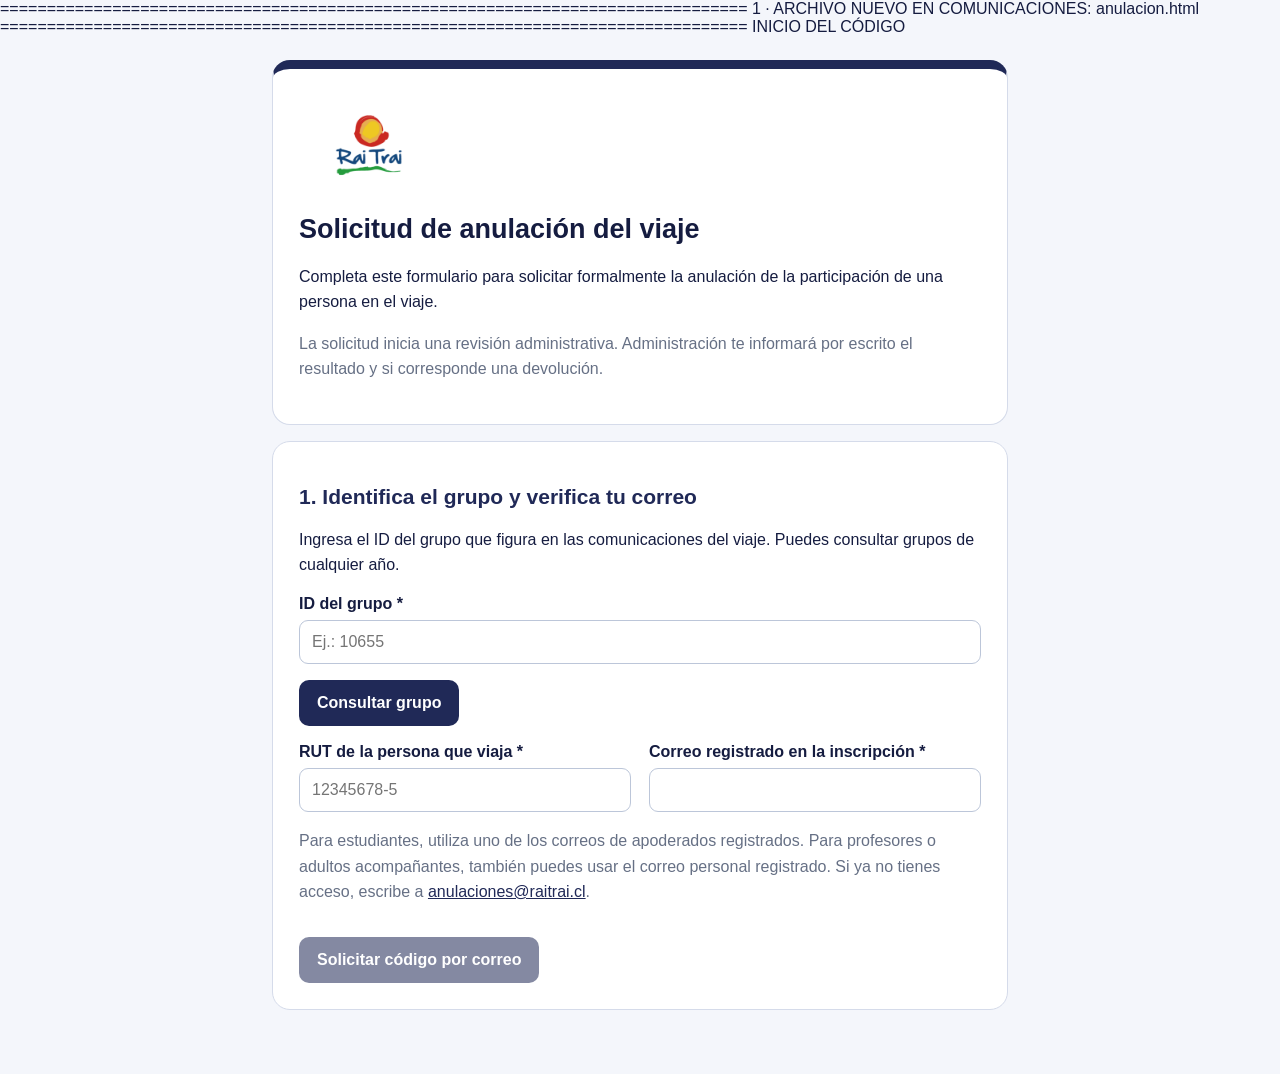
==== anulacion.html @ 5f6237a7 "Create anulacion.html" ====
================================================================================
1 · ARCHIVO NUEVO EN COMUNICACIONES: anulacion.html
================================================================================
INICIO DEL CÓDIGO
<!doctype html>
<html lang="es">
<head>
  <meta charset="utf-8">
  <meta name="viewport" content="width=device-width, initial-scale=1">
  <meta name="theme-color" content="#202957">
  <meta name="referrer" content="no-referrer">
  <title>Solicitud de anulación · Turismo Rai Trai</title>
  <link rel="icon" href="./Logo Raitrai.png" type="image/png">
  <style>
    :root{font-family:Arial,Helvetica,sans-serif;color:#151c40;background:#f4f6fb;--azul:#202957;--borde:#d5dbea}
    *{box-sizing:border-box}body{margin:0}main{max-width:760px;margin:24px auto 64px;padding:0 12px}
    header,.card{background:white;border:1px solid var(--borde);border-radius:18px;padding:26px;margin-bottom:16px}
    header{border-top:9px solid var(--azul)}header img{width:140px;max-height:100px;object-fit:contain}
    h1{font-size:27px;line-height:1.2}h2{font-size:21px;color:var(--azul)}p,li{line-height:1.6}
    .muted,small{color:#667085}label{display:block;font-weight:700;margin:17px 0 7px}
    input,select,textarea,button{font:inherit}input,select,textarea{width:100%;padding:12px;border:1px solid #bcc6d9;border-radius:9px;background:white;color:#151c40}
    input:focus,select:focus,textarea:focus{outline:3px solid #e9eef9;border-color:#566da8}textarea{min-height:120px;resize:vertical}
    button{border:0;border-radius:10px;padding:13px 18px;background:var(--azul);color:white;font-weight:700;cursor:pointer;margin-top:16px;min-height:46px}
    button.secondary{background:#e9eef9;color:var(--azul)}button:disabled{opacity:.55;cursor:wait}
    .grid{display:grid;grid-template-columns:1fr 1fr;gap:0 18px}.notice{padding:15px;background:#e9eef9;border-radius:10px;line-height:1.6;margin:14px 0;white-space:pre-wrap;overflow-wrap:anywhere}
    .error{background:#fff0f0;color:#991b1b}.success{background:#eaf8ef;color:#175c35}
    .check{display:flex;gap:12px;align-items:flex-start;font-weight:400;line-height:1.55}.check input{width:20px;min-width:20px;margin-top:3px}
    .hidden{display:none!important}fieldset{border:0;margin:0;padding:0;min-width:0}a{color:var(--azul)}
    #resumen{white-space:pre-wrap;line-height:1.6;overflow-wrap:anywhere}#estado{position:relative}input[readonly]{background:#f4f6fb}
    @media(max-width:560px){main{margin-top:10px}.card,header{padding:19px}.grid{grid-template-columns:1fr}button{width:100%}h1{font-size:24px}}
  </style>
</head>
<body>
<main>
  <header>
    <img src="./Logo Raitrai.png" alt="Turismo Rai Trai">
    <h1>Solicitud de anulación del viaje</h1>
    <p>Completa este formulario para solicitar formalmente la anulación de la participación de una persona en el viaje.</p>
    <p class="muted">La solicitud inicia una revisión administrativa. Administración te informará por escrito el resultado y si corresponde una devolución.</p>
  </header>
  <section id="identificacion" class="card">
    <h2>1. Identifica el grupo y verifica tu correo</h2>
    <p>Ingresa el ID del grupo que figura en las comunicaciones del viaje. Puedes consultar grupos de cualquier año.</p>
    <label for="idGrupo">ID del grupo *</label><input id="idGrupo" maxlength="80" autocomplete="off" placeholder="Ej.: 10655">
    <button id="buscar" type="button">Consultar grupo</button>
    <p id="grupoDetalle" class="notice hidden"></p>
    <div class="grid">
      <div><label for="rutPasajero">RUT de la persona que viaja *</label><input id="rutPasajero" maxlength="14" placeholder="12345678-5" autocomplete="off"></div>
      <div><label for="correoVerificacion">Correo registrado en la inscripción *</label><input id="correoVerificacion" type="email" maxlength="254" autocomplete="email"></div>
    </div>
    <p class="muted">Para estudiantes, utiliza uno de los correos de apoderados registrados. Para profesores o adultos acompañantes, también puedes usar el correo personal registrado. Si ya no tienes acceso, escribe a <a href="mailto:anulaciones@raitrai.cl">anulaciones@raitrai.cl</a>.</p>
    <button id="pedirCodigo" type="button" disabled>Solicitar código por correo</button>
    <div id="codigoBloque" class="hidden">
      <label for="codigo">Código de seis dígitos *</label><input id="codigo" inputmode="numeric" autocomplete="one-time-code" pattern="[0-9]{6}" maxlength="6">
      <button id="verificar" type="button">Verificar y continuar</button>
    </div>
  </section>
  <form id="solicitud" class="hidden">
    <fieldset id="campos">
      <section class="card">
        <h2>2. Pasajero y condiciones</h2><p id="viaje" class="notice"></p>
        <div id="condiciones"></div>
        <p class="muted">Los porcentajes y plazos aplicables son los de tu contrato. Si necesitas una copia o aclaración, solicítala a Rai Trai antes de enviar.</p>
      </section>
      <section class="card">
        <h2>3. Datos del solicitante</h2>
        <label for="nombre">Nombre completo *</label><input id="nombre" autocomplete="name" minlength="3" maxlength="160" required>
        <div class="grid">
          <div><label for="rutSolicitante">RUT del solicitante *</label><input id="rutSolicitante" maxlength="14" required></div>
          <div><label for="relacion">Relación con el pasajero *</label><select id="relacion" required><option value="">Selecciona</option><option value="madre">Madre</option><option value="padre">Padre</option><option value="apoderado">Apoderado(a)</option><option value="representante">Representante autorizado</option><option value="pasajero">Soy la persona que viaja</option></select></div>
          <div><label for="telefono">Celular *</label><input id="telefono" type="tel" autocomplete="tel" value="+569" pattern="\+569[0-9]{8}" maxlength="12" required></div>
          <div><label for="correo">Correo verificado *</label><input id="correo" type="email" readonly required></div>
        </div>
      </section>
      <section class="card">
        <h2>4. Datos para una eventual transferencia</h2>
        <p>Todos estos datos son obligatorios. La cuenta debe pertenecer al solicitante. Informarla no garantiza que exista una devolución.</p>
        <button id="usarDatos" class="secondary" type="button">Usar mis datos como titular</button>
        <label for="nombreTitular">Nombre completo del titular *</label><input id="nombreTitular" minlength="3" maxlength="160" required>
        <div class="grid">
          <div><label for="rutTitular">RUT del titular *</label><input id="rutTitular" maxlength="14" required></div>
          <div><label for="banco">Banco o institución financiera *</label><input id="banco" minlength="2" maxlength="100" required></div>
          <div><label for="tipoCuenta">Tipo de cuenta *</label><select id="tipoCuenta" required><option value="">Selecciona</option><option value="corriente">Cuenta corriente</option><option value="vista">Cuenta vista</option><option value="ahorro">Cuenta de ahorro</option><option value="rut">CuentaRUT</option></select></div>
          <div><label for="numeroCuenta">Número de cuenta *</label><input id="numeroCuenta" type="text" inputmode="numeric" pattern="[0-9]{3,30}" minlength="3" maxlength="30" required></div>
        </div>
      </section>
      <section class="card">
        <h2>5. Motivo y antecedentes</h2>
        <label for="motivo">Motivo principal *</label><select id="motivo" required><option value="">Selecciona</option><option value="personales">Motivos personales</option><option value="medicos">Motivos médicos</option><option value="economicos">Motivos económicos</option><option value="cambio_establecimiento">Cambio de establecimiento</option><option value="desistimiento">Desistimiento voluntario</option><option value="otro">Otro</option></select>
        <label for="detalle">Explica el motivo de tu solicitud *</label><textarea id="detalle" minlength="10" maxlength="5000" required></textarea>
        <label for="adjuntos">Antecedentes adjuntos (opcional)</label><input id="adjuntos" type="file" multiple accept="application/pdf,image/jpeg,image/png">
        <p class="muted">Hasta tres archivos PDF, JPG o PNG, de un máximo de 600 KB cada uno. Adjunta solo antecedentes necesarios para gestionar esta solicitud.</p>
      </section>
      <section class="card">
        <h2>6. Revisa y envía tu solicitud</h2>
        <div id="declaraciones"></div>
        <button id="revisar" class="secondary" type="button">Revisar mis datos</button>
        <div id="revision" class="hidden"><div id="resumen" class="notice"></div>
          <p>Al presionar el siguiente botón enviarás formalmente la solicitud. Se conservarán la fecha y hora de recepción y las declaraciones aceptadas.</p>
          <button id="enviar" type="submit">Enviar solicitud de anulación</button>
        </div>
      </section>
    </fieldset>
  </form>
  <section id="confirmacion" class="card hidden" tabindex="-1"><h2>Solicitud recibida</h2><p id="recibo" class="notice success"></p><p>Se programó un respaldo a tu correo. Revisa también spam. Conserva el folio: tu solicitud permanece recibida aunque el correo se retrase.</p><p>Administración informará por escrito el resultado de la evaluación. Para aportar antecedentes o corregir datos, escribe a <a href="mailto:anulaciones@raitrai.cl">anulaciones@raitrai.cl</a> indicando el folio.</p></section>
  <div id="estado" class="notice hidden" role="status" aria-live="polite" tabindex="-1"></div>
</main>
<script type="module" src="./anulacion.js"></script>
</body>
</html>
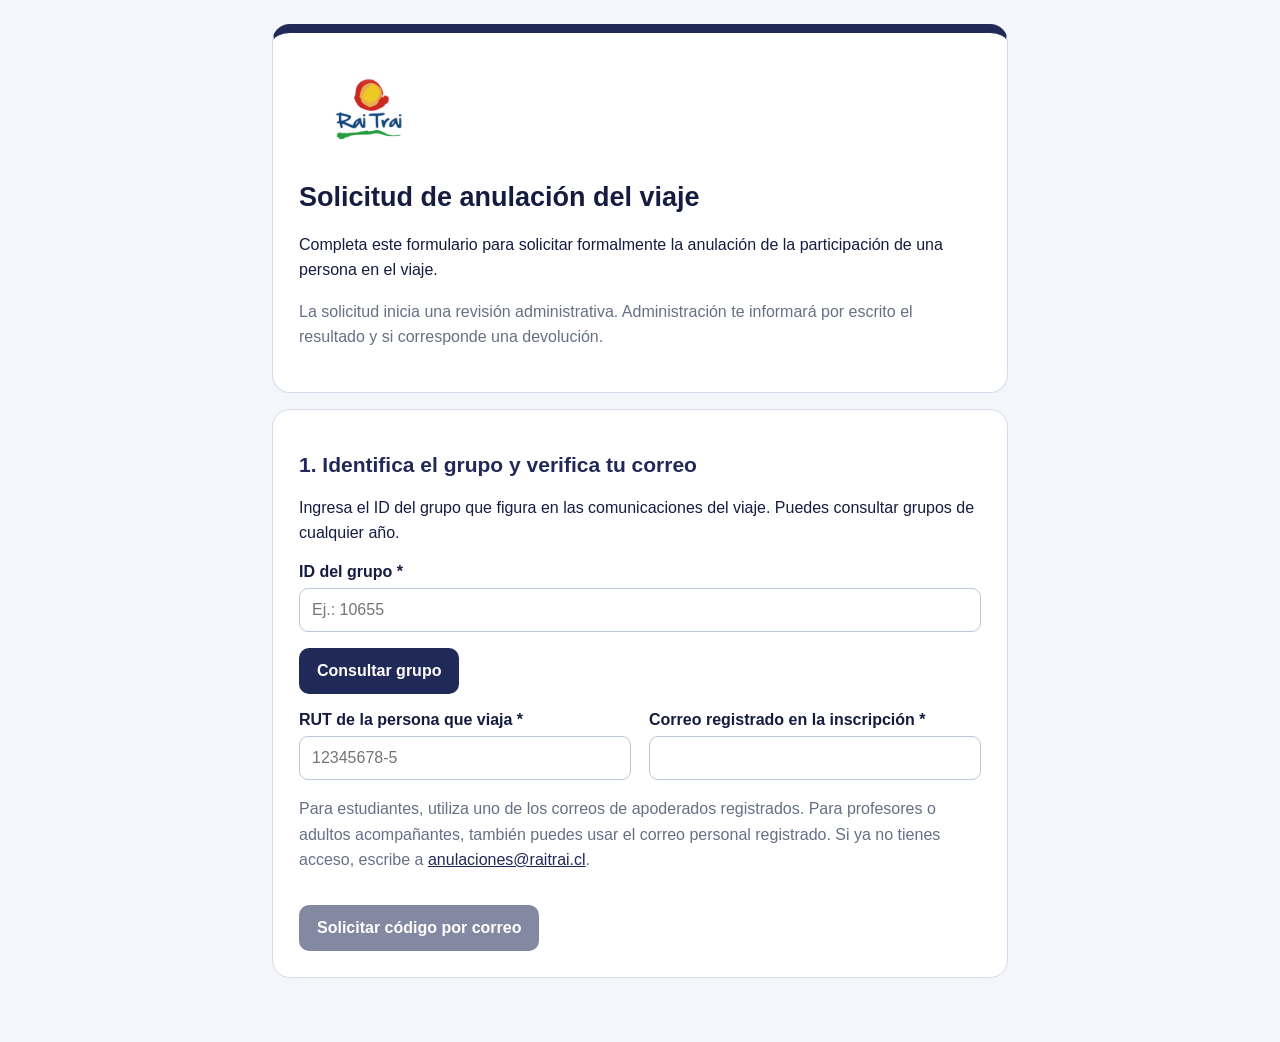
==== commit d752a209: "Update anulacion.html" ====
--- a/anulacion.html
+++ b/anulacion.html
@@ -1,7 +1,3 @@
-================================================================================
-1 · ARCHIVO NUEVO EN COMUNICACIONES: anulacion.html
-================================================================================
-INICIO DEL CÓDIGO
 <!doctype html>
 <html lang="es">
 <head>
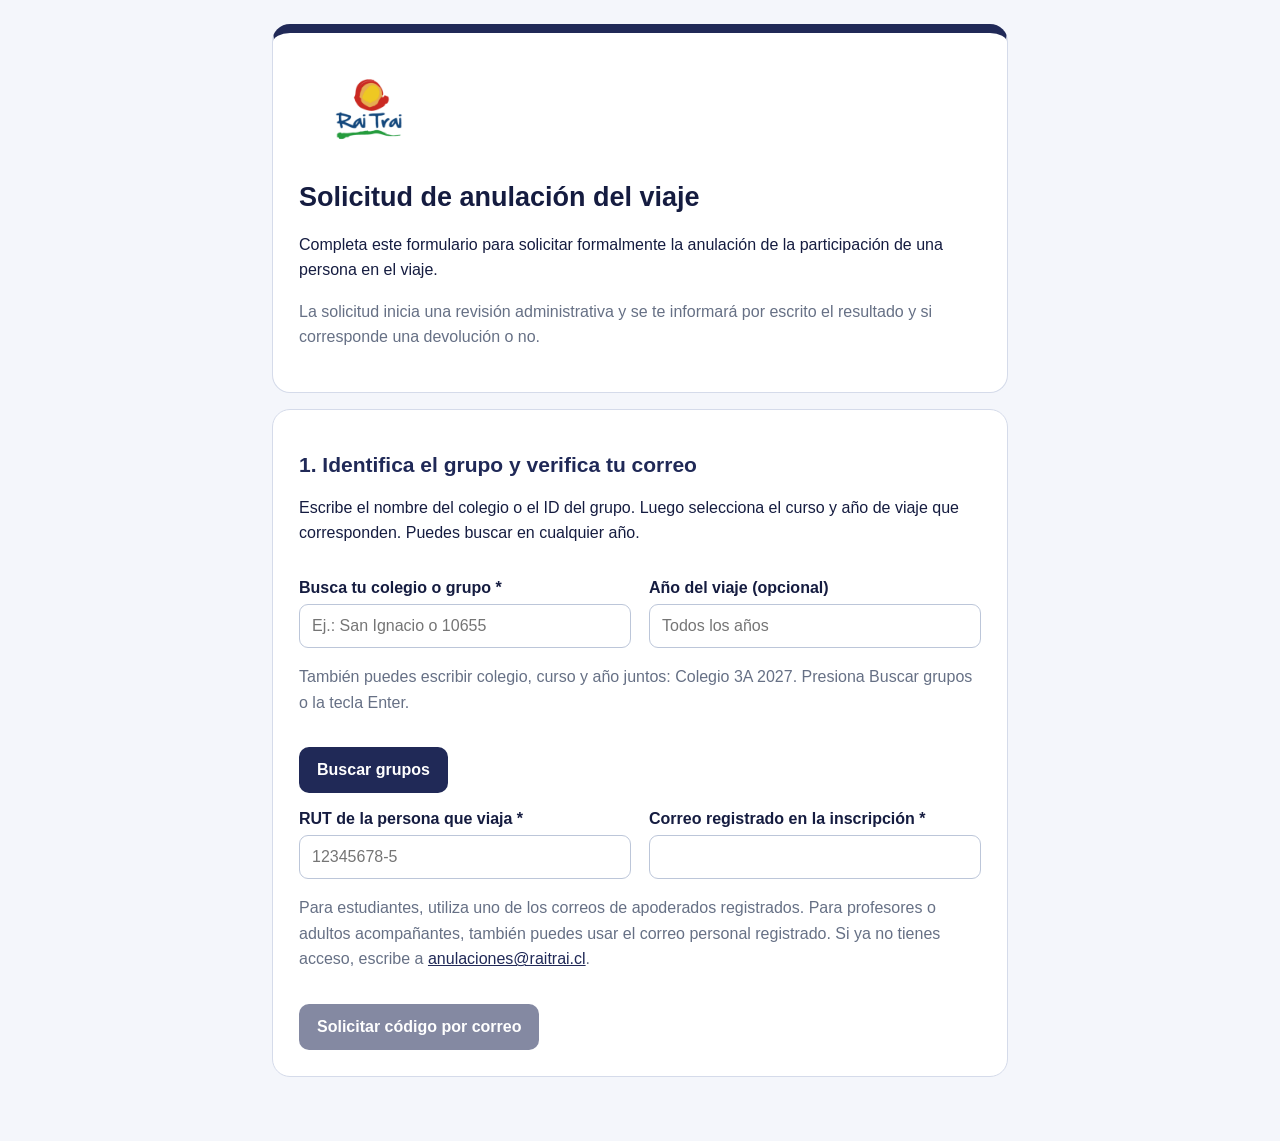
==== commit 6a1225c7: "Update anulacion.html" ====
--- a/anulacion.html
+++ b/anulacion.html
@@ -21,6 +21,9 @@
     .grid{display:grid;grid-template-columns:1fr 1fr;gap:0 18px}.notice{padding:15px;background:#e9eef9;border-radius:10px;line-height:1.6;margin:14px 0;white-space:pre-wrap;overflow-wrap:anywhere}
     .error{background:#fff0f0;color:#991b1b}.success{background:#eaf8ef;color:#175c35}
     .check{display:flex;gap:12px;align-items:flex-start;font-weight:400;line-height:1.55}.check input{width:20px;min-width:20px;margin-top:3px}
+    .resultado-grupo{display:block;width:100%;text-align:left;white-space:normal;background:#f8faff;color:#202957;border:1px solid #d5dbea;margin-top:10px;line-height:1.5}
+    .resultado-grupo:hover,.resultado-grupo:focus-visible{background:#e9eef9;outline:2px solid #566da8}
+    #grupoDetalle{border-left:4px solid #23834b}
     .hidden{display:none!important}fieldset{border:0;margin:0;padding:0;min-width:0}a{color:var(--azul)}
     #resumen{white-space:pre-wrap;line-height:1.6;overflow-wrap:anywhere}#estado{position:relative}input[readonly]{background:#f4f6fb}
     @media(max-width:560px){main{margin-top:10px}.card,header{padding:19px}.grid{grid-template-columns:1fr}button{width:100%}h1{font-size:24px}}
@@ -32,13 +35,22 @@
     <img src="./Logo Raitrai.png" alt="Turismo Rai Trai">
     <h1>Solicitud de anulación del viaje</h1>
     <p>Completa este formulario para solicitar formalmente la anulación de la participación de una persona en el viaje.</p>
-    <p class="muted">La solicitud inicia una revisión administrativa. Administración te informará por escrito el resultado y si corresponde una devolución.</p>
+    <p class="muted">La solicitud inicia una revisión administrativa y se te informará por escrito el resultado y si corresponde una devolución o no.</p>
   </header>
   <section id="identificacion" class="card">
     <h2>1. Identifica el grupo y verifica tu correo</h2>
-    <p>Ingresa el ID del grupo que figura en las comunicaciones del viaje. Puedes consultar grupos de cualquier año.</p>
-    <label for="idGrupo">ID del grupo *</label><input id="idGrupo" maxlength="80" autocomplete="off" placeholder="Ej.: 10655">
-    <button id="buscar" type="button">Consultar grupo</button>
+    <p>Escribe el nombre del colegio o el ID del grupo. Luego selecciona el curso y año de viaje que corresponden. Puedes buscar en cualquier año.</p>
+    <div class="grid">
+      <div><label for="idGrupo">Busca tu colegio o grupo *</label>
+        <input id="idGrupo" type="search" maxlength="120" autocomplete="off" placeholder="Ej.: San Ignacio o 10655" aria-describedby="ayudaBusqueda" aria-controls="grupoResultados">
+      </div>
+      <div><label for="anoBusqueda">Año del viaje (opcional)</label>
+        <input id="anoBusqueda" type="number" inputmode="numeric" min="1900" max="2200" placeholder="Todos los años">
+      </div>
+    </div>
+    <p id="ayudaBusqueda" class="muted">También puedes escribir colegio, curso y año juntos: Colegio 3A 2027. Presiona Buscar grupos o la tecla Enter.</p>
+    <button id="buscar" type="button">Buscar grupos</button>
+    <div id="grupoResultados" role="region" aria-label="Resultados de grupos" aria-live="polite"></div>
     <p id="grupoDetalle" class="notice hidden"></p>
     <div class="grid">
       <div><label for="rutPasajero">RUT de la persona que viaja *</label><input id="rutPasajero" maxlength="14" placeholder="12345678-5" autocomplete="off"></div>
@@ -101,6 +113,6 @@
   <section id="confirmacion" class="card hidden" tabindex="-1"><h2>Solicitud recibida</h2><p id="recibo" class="notice success"></p><p>Se programó un respaldo a tu correo. Revisa también spam. Conserva el folio: tu solicitud permanece recibida aunque el correo se retrase.</p><p>Administración informará por escrito el resultado de la evaluación. Para aportar antecedentes o corregir datos, escribe a <a href="mailto:anulaciones@raitrai.cl">anulaciones@raitrai.cl</a> indicando el folio.</p></section>
   <div id="estado" class="notice hidden" role="status" aria-live="polite" tabindex="-1"></div>
 </main>
-<script type="module" src="./anulacion.js"></script>
+<script type="module" src="./anulacion.js?v=20261015-buscador2"></script>
 </body>
 </html>
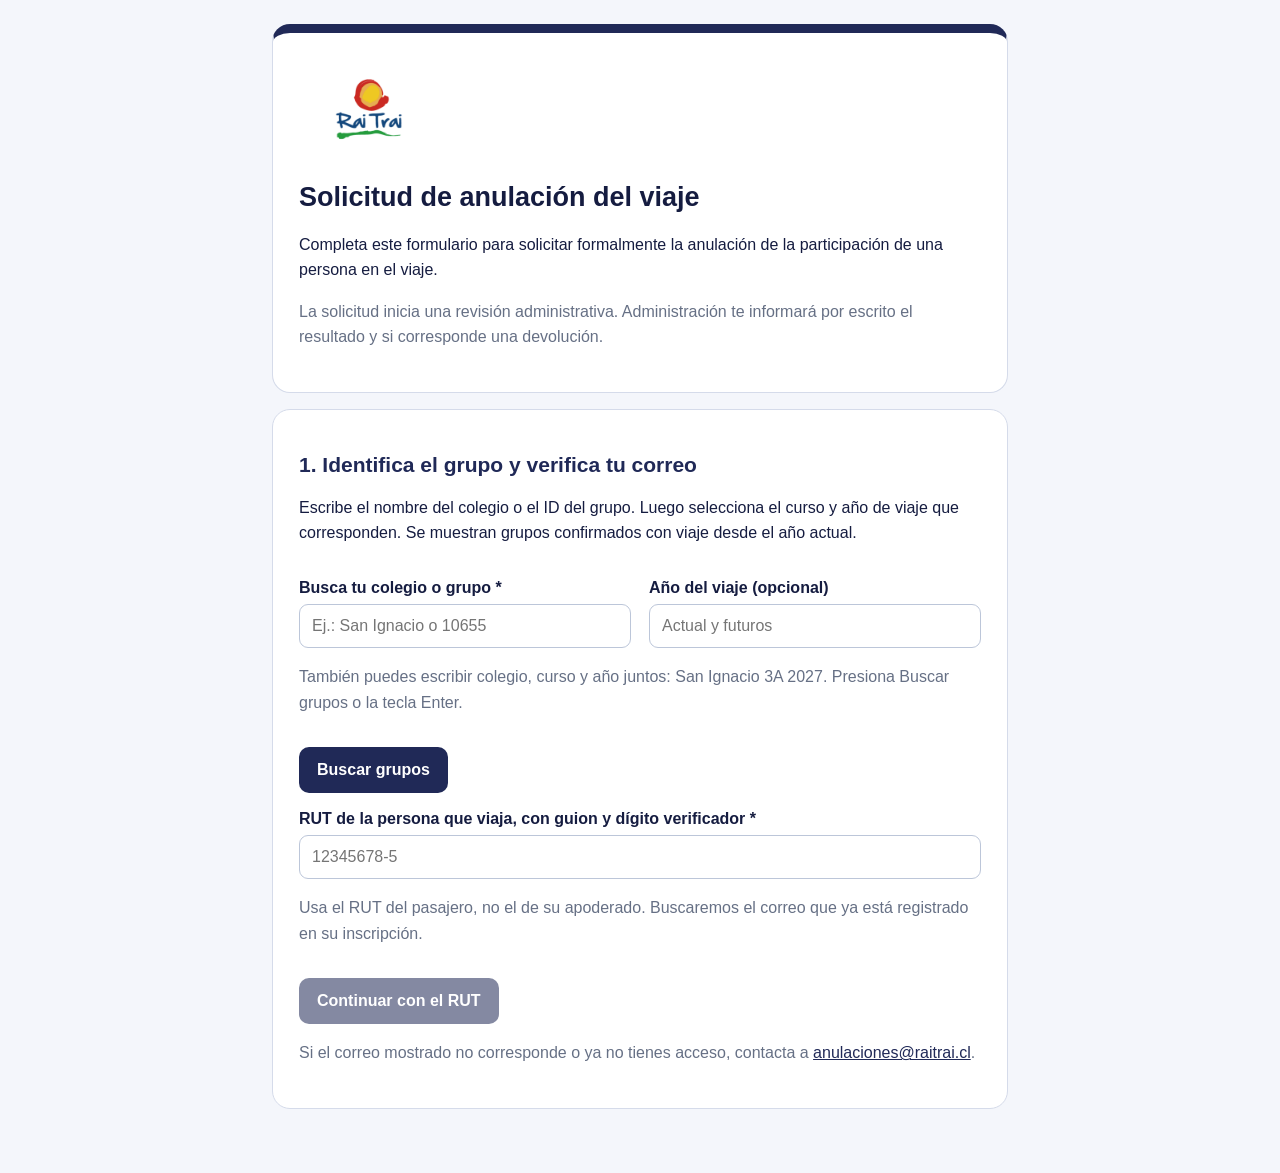
==== commit 9696f4c2: "Update anulacion.html" ====
--- a/anulacion.html
+++ b/anulacion.html
@@ -24,6 +24,9 @@
     .resultado-grupo{display:block;width:100%;text-align:left;white-space:normal;background:#f8faff;color:#202957;border:1px solid #d5dbea;margin-top:10px;line-height:1.5}
     .resultado-grupo:hover,.resultado-grupo:focus-visible{background:#e9eef9;outline:2px solid #566da8}
     #grupoDetalle{border-left:4px solid #23834b}
+    [aria-invalid="true"]{border:2px solid #b42318;background:#fff7f6}
+    .campo-error{color:#b42318;font-weight:700;font-size:.92rem;margin:7px 0 12px;line-height:1.5}
+    #erroresFormulario a{color:#991b1b;text-decoration:underline}
     .hidden{display:none!important}fieldset{border:0;margin:0;padding:0;min-width:0}a{color:var(--azul)}
     #resumen{white-space:pre-wrap;line-height:1.6;overflow-wrap:anywhere}#estado{position:relative}input[readonly]{background:#f4f6fb}
     @media(max-width:560px){main{margin-top:10px}.card,header{padding:19px}.grid{grid-template-columns:1fr}button{width:100%}h1{font-size:24px}}
@@ -35,35 +38,37 @@
     <img src="./Logo Raitrai.png" alt="Turismo Rai Trai">
     <h1>Solicitud de anulación del viaje</h1>
     <p>Completa este formulario para solicitar formalmente la anulación de la participación de una persona en el viaje.</p>
-    <p class="muted">La solicitud inicia una revisión administrativa y se te informará por escrito el resultado y si corresponde una devolución o no.</p>
+    <p class="muted">La solicitud inicia una revisión administrativa. Administración te informará por escrito el resultado y si corresponde una devolución.</p>
   </header>
   <section id="identificacion" class="card">
     <h2>1. Identifica el grupo y verifica tu correo</h2>
-    <p>Escribe el nombre del colegio o el ID del grupo. Luego selecciona el curso y año de viaje que corresponden. Puedes buscar en cualquier año.</p>
+    <p>Escribe el nombre del colegio o el ID del grupo. Luego selecciona el curso y año de viaje que corresponden. Se muestran grupos confirmados con viaje desde el año actual.</p>
     <div class="grid">
       <div><label for="idGrupo">Busca tu colegio o grupo *</label>
         <input id="idGrupo" type="search" maxlength="120" autocomplete="off" placeholder="Ej.: San Ignacio o 10655" aria-describedby="ayudaBusqueda" aria-controls="grupoResultados">
       </div>
       <div><label for="anoBusqueda">Año del viaje (opcional)</label>
-        <input id="anoBusqueda" type="number" inputmode="numeric" min="1900" max="2200" placeholder="Todos los años">
+        <input id="anoBusqueda" type="number" inputmode="numeric" min="1900" max="2200" placeholder="Actual y futuros">
       </div>
     </div>
-    <p id="ayudaBusqueda" class="muted">También puedes escribir colegio, curso y año juntos: Colegio 3A 2027. Presiona Buscar grupos o la tecla Enter.</p>
+    <p id="ayudaBusqueda" class="muted">También puedes escribir colegio, curso y año juntos: San Ignacio 3A 2027. Presiona Buscar grupos o la tecla Enter.</p>
     <button id="buscar" type="button">Buscar grupos</button>
     <div id="grupoResultados" role="region" aria-label="Resultados de grupos" aria-live="polite"></div>
     <p id="grupoDetalle" class="notice hidden"></p>
-    <div class="grid">
-      <div><label for="rutPasajero">RUT de la persona que viaja *</label><input id="rutPasajero" maxlength="14" placeholder="12345678-5" autocomplete="off"></div>
-      <div><label for="correoVerificacion">Correo registrado en la inscripción *</label><input id="correoVerificacion" type="email" maxlength="254" autocomplete="email"></div>
-    </div>
-    <p class="muted">Para estudiantes, utiliza uno de los correos de apoderados registrados. Para profesores o adultos acompañantes, también puedes usar el correo personal registrado. Si ya no tienes acceso, escribe a <a href="mailto:anulaciones@raitrai.cl">anulaciones@raitrai.cl</a>.</p>
-    <button id="pedirCodigo" type="button" disabled>Solicitar código por correo</button>
+    <label for="rutPasajero">RUT de la persona que viaja, con guion y dígito verificador *</label>
+    <input id="rutPasajero" maxlength="14" placeholder="12345678-5" autocomplete="off" aria-describedby="rutPasajeroAyuda">
+    <p id="rutPasajeroAyuda" class="muted">Usa el RUT del pasajero, no el de su apoderado. Buscaremos el correo que ya está registrado en su inscripción.</p>
+    <button id="pedirCodigo" type="button" disabled>Continuar con el RUT</button>
+    <div id="destinosCorreo" class="hidden" aria-live="polite"></div>
+    <p id="avisoCorreo" class="notice hidden" aria-live="polite"></p>
+    <p class="muted">Si el correo mostrado no corresponde o ya no tienes acceso, contacta a <a href="mailto:anulaciones@raitrai.cl">anulaciones@raitrai.cl</a>.</p>
     <div id="codigoBloque" class="hidden">
       <label for="codigo">Código de seis dígitos *</label><input id="codigo" inputmode="numeric" autocomplete="one-time-code" pattern="[0-9]{6}" maxlength="6">
       <button id="verificar" type="button">Verificar y continuar</button>
     </div>
   </section>
-  <form id="solicitud" class="hidden">
+  <form id="solicitud" class="hidden" novalidate>
+    <div id="erroresFormulario" class="notice error hidden" role="alert" tabindex="-1"></div>
     <fieldset id="campos">
       <section class="card">
         <h2>2. Pasajero y condiciones</h2><p id="viaje" class="notice"></p>
@@ -77,7 +82,7 @@
           <div><label for="rutSolicitante">RUT del solicitante *</label><input id="rutSolicitante" maxlength="14" required></div>
           <div><label for="relacion">Relación con el pasajero *</label><select id="relacion" required><option value="">Selecciona</option><option value="madre">Madre</option><option value="padre">Padre</option><option value="apoderado">Apoderado(a)</option><option value="representante">Representante autorizado</option><option value="pasajero">Soy la persona que viaja</option></select></div>
           <div><label for="telefono">Celular *</label><input id="telefono" type="tel" autocomplete="tel" value="+569" pattern="\+569[0-9]{8}" maxlength="12" required></div>
-          <div><label for="correo">Correo verificado *</label><input id="correo" type="email" readonly required></div>
+          <div><label for="correo">Correo verificado *</label><input id="correo" type="email" readonly required><small>Correo verificado mediante el código.</small></div>
         </div>
       </section>
       <section class="card">
@@ -95,7 +100,8 @@
       <section class="card">
         <h2>5. Motivo y antecedentes</h2>
         <label for="motivo">Motivo principal *</label><select id="motivo" required><option value="">Selecciona</option><option value="personales">Motivos personales</option><option value="medicos">Motivos médicos</option><option value="economicos">Motivos económicos</option><option value="cambio_establecimiento">Cambio de establecimiento</option><option value="desistimiento">Desistimiento voluntario</option><option value="otro">Otro</option></select>
-        <label for="detalle">Explica el motivo de tu solicitud *</label><textarea id="detalle" minlength="10" maxlength="5000" required></textarea>
+        <label for="detalle">Explica el motivo de tu solicitud *</label><textarea id="detalle" minlength="10" maxlength="5000" required aria-describedby="detalleAyuda"></textarea>
+        <p id="detalleAyuda" class="muted">Escribe al menos 10 caracteres explicando el motivo de la solicitud.</p>
         <label for="adjuntos">Antecedentes adjuntos (opcional)</label><input id="adjuntos" type="file" multiple accept="application/pdf,image/jpeg,image/png">
         <p class="muted">Hasta tres archivos PDF, JPG o PNG, de un máximo de 600 KB cada uno. Adjunta solo antecedentes necesarios para gestionar esta solicitud.</p>
       </section>
@@ -113,6 +119,6 @@
   <section id="confirmacion" class="card hidden" tabindex="-1"><h2>Solicitud recibida</h2><p id="recibo" class="notice success"></p><p>Se programó un respaldo a tu correo. Revisa también spam. Conserva el folio: tu solicitud permanece recibida aunque el correo se retrase.</p><p>Administración informará por escrito el resultado de la evaluación. Para aportar antecedentes o corregir datos, escribe a <a href="mailto:anulaciones@raitrai.cl">anulaciones@raitrai.cl</a> indicando el folio.</p></section>
   <div id="estado" class="notice hidden" role="status" aria-live="polite" tabindex="-1"></div>
 </main>
-<script type="module" src="./anulacion.js?v=20261015-buscador2"></script>
+<script type="module" src="./anulacion.js?v=20261019-correo3"></script>
 </body>
 </html>
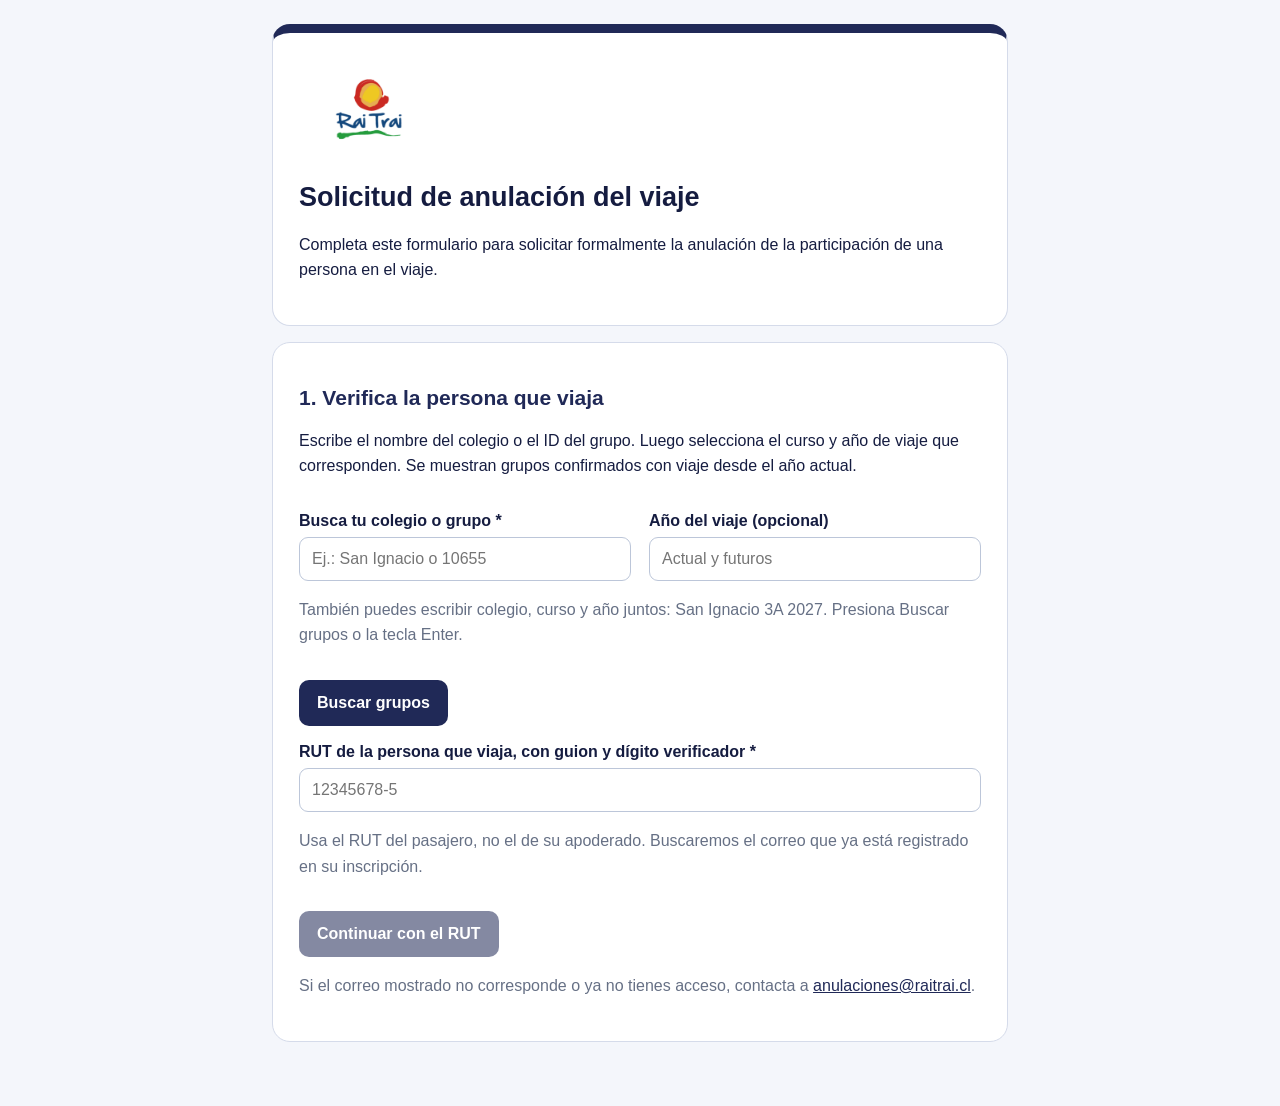
==== commit 9206b70b: "Update anulacion.html" ====
--- a/anulacion.html
+++ b/anulacion.html
@@ -38,10 +38,10 @@
     <img src="./Logo Raitrai.png" alt="Turismo Rai Trai">
     <h1>Solicitud de anulación del viaje</h1>
     <p>Completa este formulario para solicitar formalmente la anulación de la participación de una persona en el viaje.</p>
-    <p class="muted">La solicitud inicia una revisión administrativa. Administración te informará por escrito el resultado y si corresponde una devolución.</p>
   </header>
   <section id="identificacion" class="card">
-    <h2>1. Identifica el grupo y verifica tu correo</h2>
+    <h2>1. Verifica la persona que viaja</h2>
+    <div id="buscadorGrupo">
     <p>Escribe el nombre del colegio o el ID del grupo. Luego selecciona el curso y año de viaje que corresponden. Se muestran grupos confirmados con viaje desde el año actual.</p>
     <div class="grid">
       <div><label for="idGrupo">Busca tu colegio o grupo *</label>
@@ -54,6 +54,9 @@
     <p id="ayudaBusqueda" class="muted">También puedes escribir colegio, curso y año juntos: San Ignacio 3A 2027. Presiona Buscar grupos o la tecla Enter.</p>
     <button id="buscar" type="button">Buscar grupos</button>
     <div id="grupoResultados" role="region" aria-label="Resultados de grupos" aria-live="polite"></div>
+    </div>
+    <p id="grupoEnlaceEstado" class="notice hidden" role="status"></p>
+    <button id="reintentarGrupoEnlace" type="button" class="hidden">Reintentar carga del grupo</button>
     <p id="grupoDetalle" class="notice hidden"></p>
     <label for="rutPasajero">RUT de la persona que viaja, con guion y dígito verificador *</label>
     <input id="rutPasajero" maxlength="14" placeholder="12345678-5" autocomplete="off" aria-describedby="rutPasajeroAyuda">
@@ -73,7 +76,6 @@
       <section class="card">
         <h2>2. Pasajero y condiciones</h2><p id="viaje" class="notice"></p>
         <div id="condiciones"></div>
-        <p class="muted">Los porcentajes y plazos aplicables son los de tu contrato. Si necesitas una copia o aclaración, solicítala a Rai Trai antes de enviar.</p>
       </section>
       <section class="card">
         <h2>3. Datos del solicitante</h2>
@@ -116,9 +118,9 @@
       </section>
     </fieldset>
   </form>
-  <section id="confirmacion" class="card hidden" tabindex="-1"><h2>Solicitud recibida</h2><p id="recibo" class="notice success"></p><p>Se programó un respaldo a tu correo. Revisa también spam. Conserva el folio: tu solicitud permanece recibida aunque el correo se retrase.</p><p>Administración informará por escrito el resultado de la evaluación. Para aportar antecedentes o corregir datos, escribe a <a href="mailto:anulaciones@raitrai.cl">anulaciones@raitrai.cl</a> indicando el folio.</p></section>
+  <section id="confirmacion" class="card hidden" tabindex="-1"><h2>Solicitud de anulación formalmente presentada</h2><p id="recibo" class="notice success"></p><p>Se enviará automáticamente un respaldo a tu correo electrónico. Revisa también spam. Conserva el folio: tu solicitud queda formalmente presentada aunque el correo se retrase.</p><p>Administración te informará posteriormente si corresponde una devolución y, cuando corresponda, su monto. Para aportar antecedentes o corregir datos, escribe a <a href="mailto:anulaciones@raitrai.cl">anulaciones@raitrai.cl</a> indicando el folio.</p></section>
   <div id="estado" class="notice hidden" role="status" aria-live="polite" tabindex="-1"></div>
 </main>
-<script type="module" src="./anulacion.js?v=20261019-correo3"></script>
+<script type="module" src="./anulacion.js?v=20261020-formal5"></script>
 </body>
 </html>
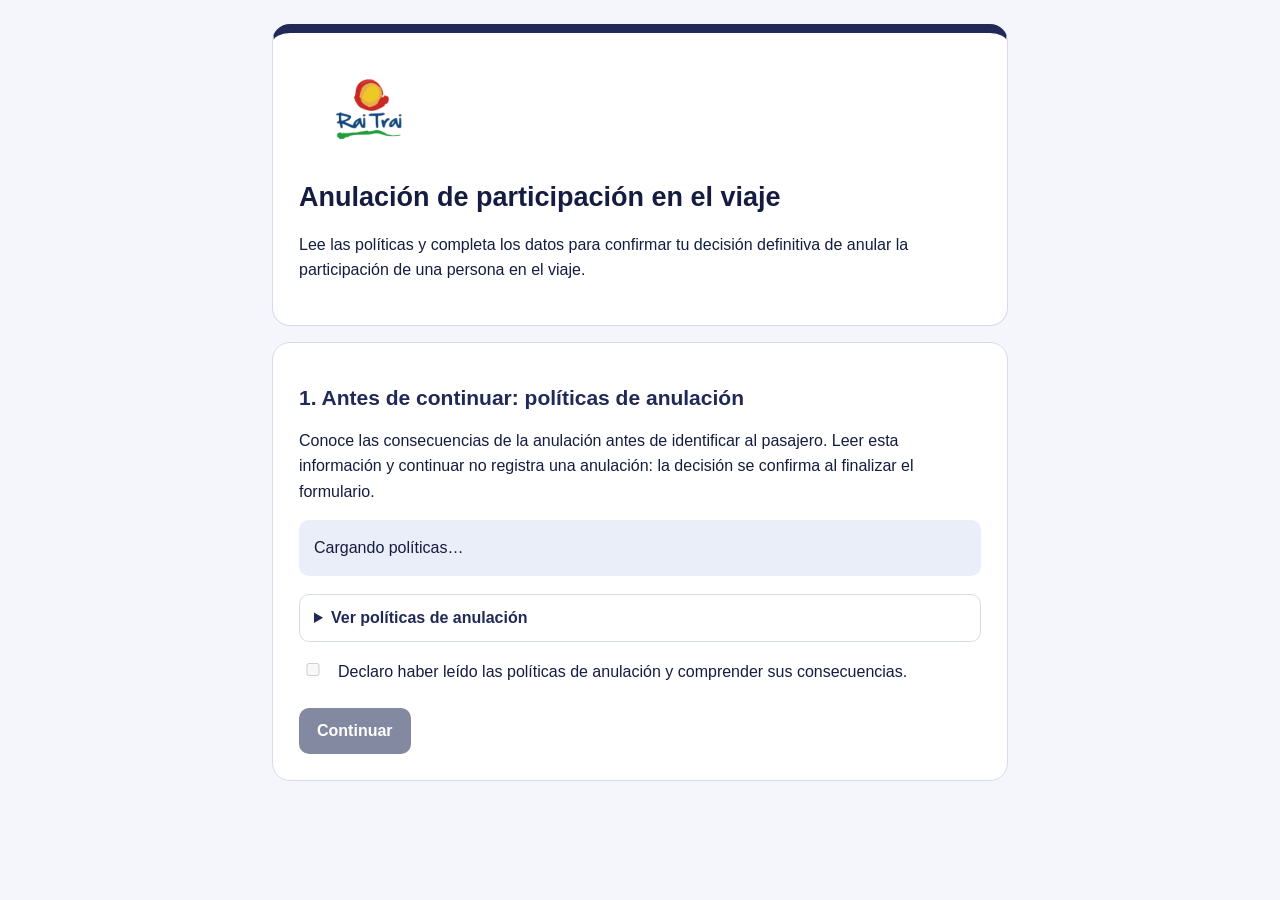
==== commit 7750e0d2: "Update anulacion.html" ====
--- a/anulacion.html
+++ b/anulacion.html
@@ -5,7 +5,7 @@
   <meta name="viewport" content="width=device-width, initial-scale=1">
   <meta name="theme-color" content="#202957">
   <meta name="referrer" content="no-referrer">
-  <title>Solicitud de anulación · Turismo Rai Trai</title>
+  <title>Anulación de participación · Turismo Rai Trai</title>
   <link rel="icon" href="./Logo Raitrai.png" type="image/png">
   <style>
     :root{font-family:Arial,Helvetica,sans-serif;color:#151c40;background:#f4f6fb;--azul:#202957;--borde:#d5dbea}
@@ -27,6 +27,12 @@
     [aria-invalid="true"]{border:2px solid #b42318;background:#fff7f6}
     .campo-error{color:#b42318;font-weight:700;font-size:.92rem;margin:7px 0 12px;line-height:1.5}
     #erroresFormulario a{color:#991b1b;text-decoration:underline}
+    .lista-politicas{padding-left:22px}.lista-politicas li{margin:12px 0;line-height:1.65}
+    details{border:1px solid var(--borde);border-radius:10px;padding:14px;margin:18px 0}
+    summary{cursor:pointer;font-weight:700;color:var(--azul)}#politicasDetalle h3{font-size:17px;margin:22px 0 8px}
+    .tabla-politicas{overflow:auto}.tabla-politicas table{border-collapse:collapse;width:100%}
+    .tabla-politicas th,.tabla-politicas td{border:1px solid var(--borde);padding:10px;text-align:left;line-height:1.5}
+    .tabla-politicas th{background:#e9eef9}
     .hidden{display:none!important}fieldset{border:0;margin:0;padding:0;min-width:0}a{color:var(--azul)}
     #resumen{white-space:pre-wrap;line-height:1.6;overflow-wrap:anywhere}#estado{position:relative}input[readonly]{background:#f4f6fb}
     @media(max-width:560px){main{margin-top:10px}.card,header{padding:19px}.grid{grid-template-columns:1fr}button{width:100%}h1{font-size:24px}}
@@ -36,11 +42,26 @@
 <main>
   <header>
     <img src="./Logo Raitrai.png" alt="Turismo Rai Trai">
-    <h1>Solicitud de anulación del viaje</h1>
-    <p>Completa este formulario para solicitar formalmente la anulación de la participación de una persona en el viaje.</p>
+    <h1>Anulación de participación en el viaje</h1>
+    <p>Lee las políticas y completa los datos para confirmar tu decisión definitiva de anular la participación de una persona en el viaje.</p>
   </header>
-  <section id="identificacion" class="card">
-    <h2>1. Verifica la persona que viaja</h2>
+  <section id="politicasPrevias" class="card">
+    <h2>1. Antes de continuar: políticas de anulación</h2>
+    <p>Conoce las consecuencias de la anulación antes de identificar al pasajero. Leer esta información y continuar no registra una anulación: la decisión se confirma al finalizar el formulario.</p>
+    <div id="politicasEstado" class="notice" role="status">Cargando políticas…</div>
+    <ul id="politicasResumen" class="lista-politicas"></ul>
+    <details>
+      <summary>Ver políticas de anulación</summary>
+      <div id="politicasDetalle"></div>
+    </details>
+    <label class="check">
+      <input id="aceptaPoliticas" type="checkbox" disabled>
+      <span id="textoAceptacionPoliticas">Declaro haber leído las políticas de anulación y comprender sus consecuencias.</span>
+    </label>
+    <button id="continuarPoliticas" type="button" disabled>Continuar</button>
+  </section>
+  <section id="identificacion" class="card hidden">
+    <h2>2. Identifica a la persona que viaja</h2>
     <div id="buscadorGrupo">
     <p>Escribe el nombre del colegio o el ID del grupo. Luego selecciona el curso y año de viaje que corresponden. Se muestran grupos confirmados con viaje desde el año actual.</p>
     <div class="grid">
@@ -73,15 +94,12 @@
   <form id="solicitud" class="hidden" novalidate>
     <div id="erroresFormulario" class="notice error hidden" role="alert" tabindex="-1"></div>
     <fieldset id="campos">
+      <p id="viaje" class="notice"></p>
       <section class="card">
-        <h2>2. Pasajero y condiciones</h2><p id="viaje" class="notice"></p>
-        <div id="condiciones"></div>
-      </section>
-      <section class="card">
-        <h2>3. Datos del solicitante</h2>
+        <h2>3. Datos de quien realiza la anulación</h2>
         <label for="nombre">Nombre completo *</label><input id="nombre" autocomplete="name" minlength="3" maxlength="160" required>
         <div class="grid">
-          <div><label for="rutSolicitante">RUT del solicitante *</label><input id="rutSolicitante" maxlength="14" required></div>
+          <div><label for="rutSolicitante">RUT de quien realiza la anulación *</label><input id="rutSolicitante" maxlength="14" required></div>
           <div><label for="relacion">Relación con el pasajero *</label><select id="relacion" required><option value="">Selecciona</option><option value="madre">Madre</option><option value="padre">Padre</option><option value="apoderado">Apoderado(a)</option><option value="representante">Representante autorizado</option><option value="pasajero">Soy la persona que viaja</option></select></div>
           <div><label for="telefono">Celular *</label><input id="telefono" type="tel" autocomplete="tel" value="+569" pattern="\+569[0-9]{8}" maxlength="12" required></div>
           <div><label for="correo">Correo verificado *</label><input id="correo" type="email" readonly required><small>Correo verificado mediante el código.</small></div>
@@ -89,7 +107,7 @@
       </section>
       <section class="card">
         <h2>4. Datos para una eventual transferencia</h2>
-        <p>Todos estos datos son obligatorios. La cuenta debe pertenecer al solicitante. Informarla no garantiza que exista una devolución.</p>
+        <p>Todos estos datos son obligatorios. La cuenta debe pertenecer a quien realiza la anulación. Informarla no garantiza que exista una devolución.</p>
         <button id="usarDatos" class="secondary" type="button">Usar mis datos como titular</button>
         <label for="nombreTitular">Nombre completo del titular *</label><input id="nombreTitular" minlength="3" maxlength="160" required>
         <div class="grid">
@@ -100,27 +118,25 @@
         </div>
       </section>
       <section class="card">
-        <h2>5. Motivo y antecedentes</h2>
-        <label for="motivo">Motivo principal *</label><select id="motivo" required><option value="">Selecciona</option><option value="personales">Motivos personales</option><option value="medicos">Motivos médicos</option><option value="economicos">Motivos económicos</option><option value="cambio_establecimiento">Cambio de establecimiento</option><option value="desistimiento">Desistimiento voluntario</option><option value="otro">Otro</option></select>
-        <label for="detalle">Explica el motivo de tu solicitud *</label><textarea id="detalle" minlength="10" maxlength="5000" required aria-describedby="detalleAyuda"></textarea>
-        <p id="detalleAyuda" class="muted">Escribe al menos 10 caracteres explicando el motivo de la solicitud.</p>
-        <label for="adjuntos">Antecedentes adjuntos (opcional)</label><input id="adjuntos" type="file" multiple accept="application/pdf,image/jpeg,image/png">
-        <p class="muted">Hasta tres archivos PDF, JPG o PNG, de un máximo de 600 KB cada uno. Adjunta solo antecedentes necesarios para gestionar esta solicitud.</p>
+        <h2>5. Comentarios adicionales (opcional)</h2>
+        <label for="comentarios">Comentarios sobre la anulación</label>
+        <textarea id="comentarios" maxlength="5000" aria-describedby="comentariosAyuda"></textarea>
+        <p id="comentariosAyuda" class="muted">Puedes dejar un comentario si lo deseas. Este campo es opcional y no requiere justificar tu decisión.</p>
       </section>
       <section class="card">
-        <h2>6. Revisa y envía tu solicitud</h2>
+        <h2>6. Revisa y confirma la anulación</h2>
         <div id="declaraciones"></div>
         <button id="revisar" class="secondary" type="button">Revisar mis datos</button>
         <div id="revision" class="hidden"><div id="resumen" class="notice"></div>
-          <p>Al presionar el siguiente botón enviarás formalmente la solicitud. Se conservarán la fecha y hora de recepción y las declaraciones aceptadas.</p>
-          <button id="enviar" type="submit">Enviar solicitud de anulación</button>
+          <p>Al presionar Confirmar anulación, quedará registrada tu decisión definitiva de anular la participación del pasajero. Comprueba sus datos antes de continuar.</p>
+          <button id="enviar" type="submit">Confirmar anulación</button>
         </div>
       </section>
     </fieldset>
   </form>
-  <section id="confirmacion" class="card hidden" tabindex="-1"><h2>Solicitud de anulación formalmente presentada</h2><p id="recibo" class="notice success"></p><p>Se enviará automáticamente un respaldo a tu correo electrónico. Revisa también spam. Conserva el folio: tu solicitud queda formalmente presentada aunque el correo se retrase.</p><p>Administración te informará posteriormente si corresponde una devolución y, cuando corresponda, su monto. Para aportar antecedentes o corregir datos, escribe a <a href="mailto:anulaciones@raitrai.cl">anulaciones@raitrai.cl</a> indicando el folio.</p></section>
+  <section id="confirmacion" class="card hidden" tabindex="-1"><h2>Tu anulación quedó registrada</h2><p id="recibo" class="notice success"></p><p>Se enviará automáticamente un respaldo a tu correo electrónico. Revisa también spam. Conserva el folio: tu decisión definitiva de anulación queda registrada aunque el correo se retrase.</p><p>Administración te informará posteriormente si corresponde una devolución y, cuando corresponda, su monto. Para consultas sobre tu anulación, escribe a <a href="mailto:anulaciones@raitrai.cl">anulaciones@raitrai.cl</a> indicando el folio.</p></section>
   <div id="estado" class="notice hidden" role="status" aria-live="polite" tabindex="-1"></div>
 </main>
-<script type="module" src="./anulacion.js?v=20261020-formal5"></script>
+<script type="module" src="./anulacion.js?v=20261023-politicas7"></script>
 </body>
 </html>
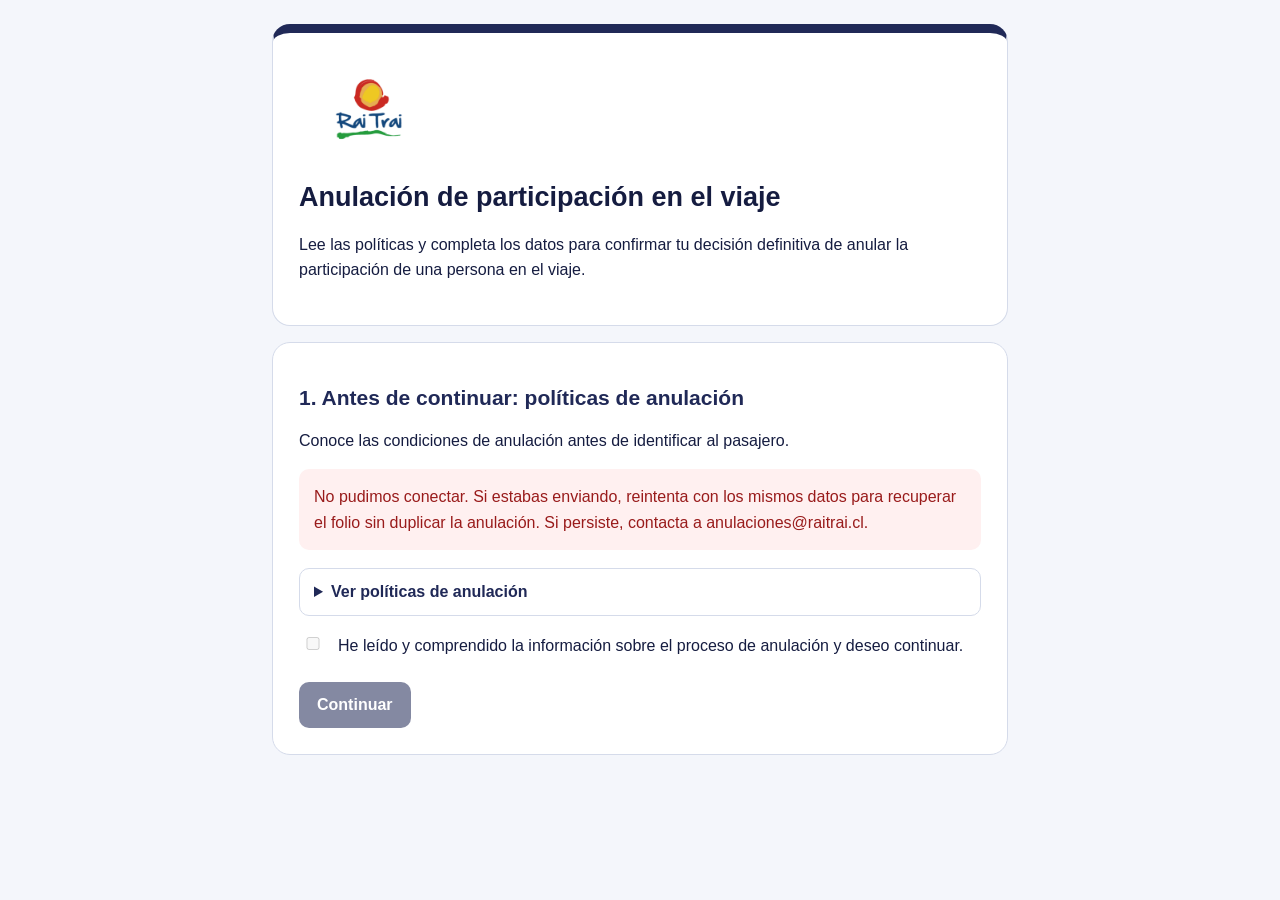
==== commit f302b105: "Update anulacion.html" ====
--- a/anulacion.html
+++ b/anulacion.html
@@ -47,7 +47,7 @@
   </header>
   <section id="politicasPrevias" class="card">
     <h2>1. Antes de continuar: políticas de anulación</h2>
-    <p>Conoce las consecuencias de la anulación antes de identificar al pasajero. Leer esta información y continuar no registra una anulación: la decisión se confirma al finalizar el formulario.</p>
+    <p>Conoce las condiciones de anulación antes de identificar al pasajero.</p>
     <div id="politicasEstado" class="notice" role="status">Cargando políticas…</div>
     <ul id="politicasResumen" class="lista-politicas"></ul>
     <details>
@@ -56,7 +56,7 @@
     </details>
     <label class="check">
       <input id="aceptaPoliticas" type="checkbox" disabled>
-      <span id="textoAceptacionPoliticas">Declaro haber leído las políticas de anulación y comprender sus consecuencias.</span>
+      <span id="textoAceptacionPoliticas">He leído y comprendido la información sobre el proceso de anulación y deseo continuar.</span>
     </label>
     <button id="continuarPoliticas" type="button" disabled>Continuar</button>
   </section>
@@ -134,9 +134,9 @@
       </section>
     </fieldset>
   </form>
-  <section id="confirmacion" class="card hidden" tabindex="-1"><h2>Tu anulación quedó registrada</h2><p id="recibo" class="notice success"></p><p>Se enviará automáticamente un respaldo a tu correo electrónico. Revisa también spam. Conserva el folio: tu decisión definitiva de anulación queda registrada aunque el correo se retrase.</p><p>Administración te informará posteriormente si corresponde una devolución y, cuando corresponda, su monto. Para consultas sobre tu anulación, escribe a <a href="mailto:anulaciones@raitrai.cl">anulaciones@raitrai.cl</a> indicando el folio.</p></section>
+  <section id="confirmacion" class="card hidden" tabindex="-1"><h2>Tu anulación quedó registrada</h2><p id="recibo" class="notice success"></p><p>Se enviará automáticamente un respaldo a tu correo electrónico. Revisa también spam. Conserva el folio: tu decisión definitiva de anulación queda registrada aunque el correo se retrase.</p><p>Administración te informará posteriormente si corresponde una devolución y su monto, según las condiciones del contrato del grupo. Para consultas sobre tu anulación, escribe a <a href="mailto:anulaciones@raitrai.cl">anulaciones@raitrai.cl</a> indicando el folio.</p></section>
   <div id="estado" class="notice hidden" role="status" aria-live="polite" tabindex="-1"></div>
 </main>
-<script type="module" src="./anulacion.js?v=20261023-politicas7"></script>
+<script type="module" src="./anulacion.js?v=20261023-textos9"></script>
 </body>
 </html>
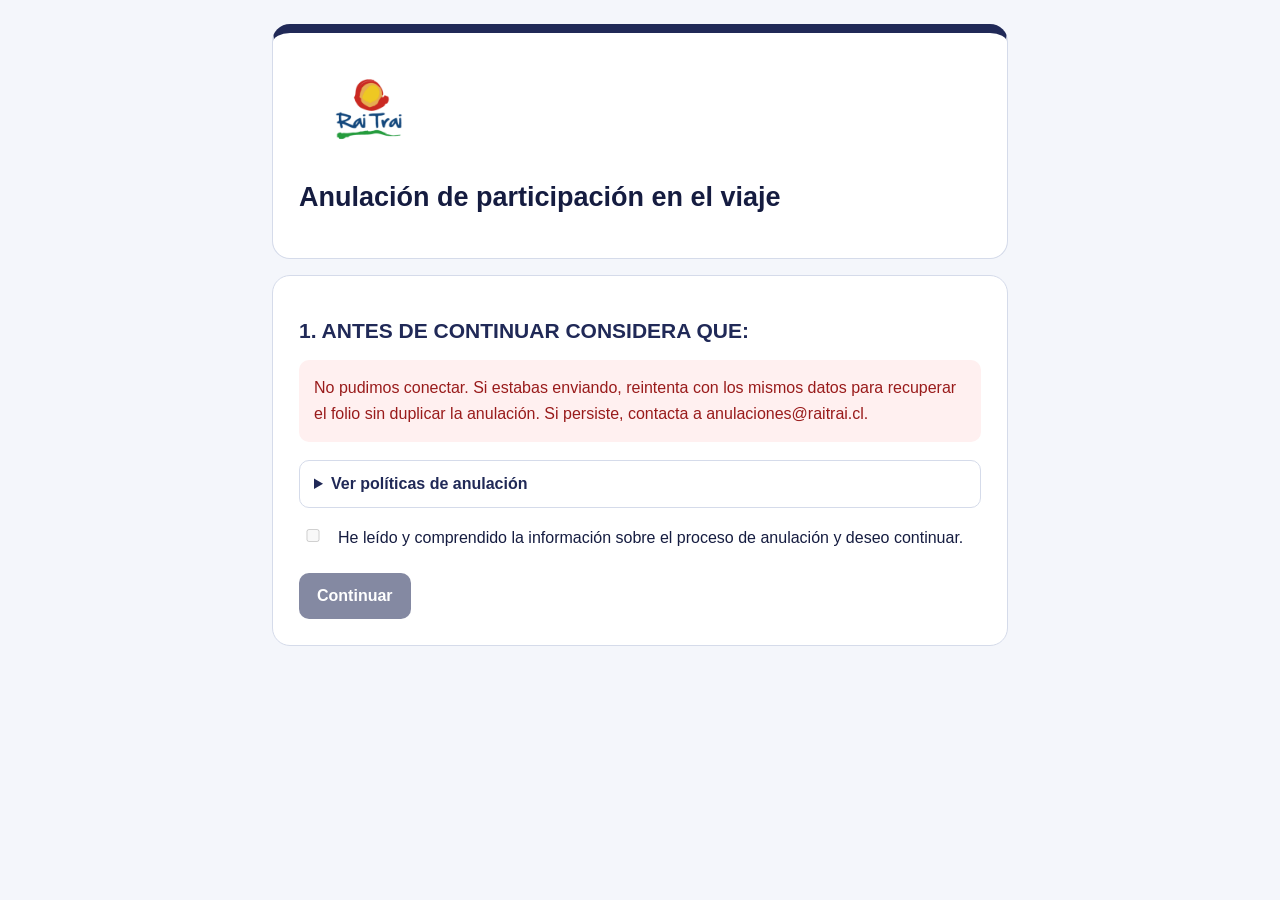
==== commit a98b9ad4: "Update anulacion.html" ====
--- a/anulacion.html
+++ b/anulacion.html
@@ -43,11 +43,9 @@
   <header>
     <img src="./Logo Raitrai.png" alt="Turismo Rai Trai">
     <h1>Anulación de participación en el viaje</h1>
-    <p>Lee las políticas y completa los datos para confirmar tu decisión definitiva de anular la participación de una persona en el viaje.</p>
   </header>
   <section id="politicasPrevias" class="card">
-    <h2>1. Antes de continuar: políticas de anulación</h2>
-    <p>Conoce las condiciones de anulación antes de identificar al pasajero.</p>
+    <h2>1. ANTES DE CONTINUAR CONSIDERA QUE:</h2>
     <div id="politicasEstado" class="notice" role="status">Cargando políticas…</div>
     <ul id="politicasResumen" class="lista-politicas"></ul>
     <details>
